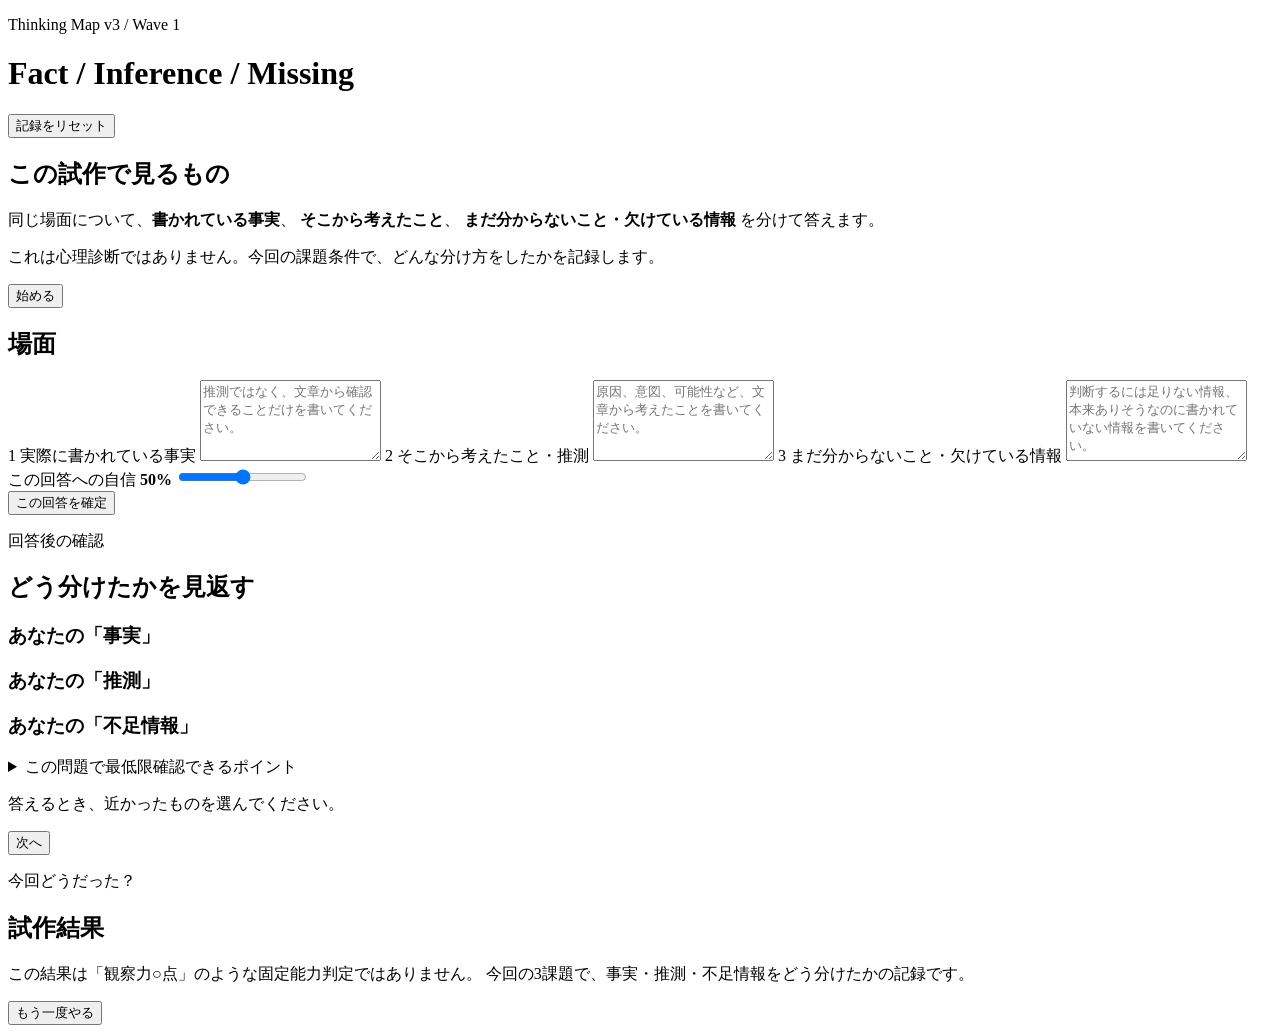
==== index.html @ 1bb8e844 "Prototype Fact-Inference-Missing: index.html" ====
<!doctype html>
<html lang="ja">
<head>
  <meta charset="utf-8">
  <meta name="viewport" content="width=device-width, initial-scale=1">
  <title>思考の地図 v3 Prototype</title>
  <link rel="stylesheet" href="./src/styles.css">
</head>
<body>
  <main class="app-shell">
    <header class="topbar">
      <div>
        <p class="eyebrow">Thinking Map v3 / Wave 1</p>
        <h1>Fact / Inference / Missing</h1>
      </div>
      <button id="resetBtn" class="ghost">記録をリセット</button>
    </header>

    <section id="intro" class="card">
      <h2>この試作で見るもの</h2>
      <p>
        同じ場面について、<strong>書かれている事実</strong>、
        <strong>そこから考えたこと</strong>、
        <strong>まだ分からないこと・欠けている情報</strong>
        を分けて答えます。
      </p>
      <p class="note">
        これは心理診断ではありません。今回の課題条件で、どんな分け方をしたかを記録します。
      </p>
      <button id="startBtn" class="primary">始める</button>
    </section>

    <section id="taskView" class="hidden">
      <div class="progress-wrap" aria-label="進行状況">
        <div id="progressText" class="progress-text"></div>
        <div class="progress-track"><div id="progressBar" class="progress-bar"></div></div>
      </div>

      <article class="card">
        <div class="task-meta">
          <span id="taskId"></span>
          <span id="taskMode"></span>
        </div>
        <h2>場面</h2>
        <p id="scenario" class="scenario"></p>
      </article>

      <article class="card answer-card">
        <label for="facts">
          <span class="step-badge">1</span>
          実際に書かれている事実
        </label>
        <textarea id="facts" rows="5" placeholder="推測ではなく、文章から確認できることだけを書いてください。"></textarea>

        <label for="inferences">
          <span class="step-badge">2</span>
          そこから考えたこと・推測
        </label>
        <textarea id="inferences" rows="5" placeholder="原因、意図、可能性など、文章から考えたことを書いてください。"></textarea>

        <label for="missing">
          <span class="step-badge">3</span>
          まだ分からないこと・欠けている情報
        </label>
        <textarea id="missing" rows="5" placeholder="判断するには足りない情報、本来ありそうなのに書かれていない情報を書いてください。"></textarea>

        <div class="confidence">
          <label for="confidence">この回答への自信 <strong><span id="confidenceValue">50</span>%</strong></label>
          <input id="confidence" type="range" min="0" max="100" value="50" step="5">
        </div>

        <button id="submitBtn" class="primary">この回答を確定</button>
      </article>
    </section>

    <section id="reviewView" class="hidden">
      <article class="card">
        <p class="eyebrow">回答後の確認</p>
        <h2>どう分けたかを見返す</h2>
        <p id="reviewScenario" class="scenario"></p>

        <div class="review-grid">
          <div>
            <h3>あなたの「事実」</h3>
            <div id="reviewFacts" class="review-box"></div>
          </div>
          <div>
            <h3>あなたの「推測」</h3>
            <div id="reviewInferences" class="review-box"></div>
          </div>
          <div>
            <h3>あなたの「不足情報」</h3>
            <div id="reviewMissing" class="review-box"></div>
          </div>
        </div>

        <details>
          <summary>この問題で最低限確認できるポイント</summary>
          <div id="referencePoints" class="reference"></div>
        </details>

        <div class="strategy-block">
          <p>答えるとき、近かったものを選んでください。</p>
          <div id="strategyChoices" class="chip-row"></div>
        </div>

        <button id="nextBtn" class="primary">次へ</button>
      </article>
    </section>

    <section id="resultView" class="hidden">
      <article class="card">
        <p class="eyebrow">今回どうだった？</p>
        <h2>試作結果</h2>
        <div id="summary" class="summary"></div>
        <div id="taskBreakdown"></div>
        <p class="note">
          この結果は「観察力○点」のような固定能力判定ではありません。
          今回の3課題で、事実・推測・不足情報をどう分けたかの記録です。
        </p>
        <button id="restartBtn" class="primary">もう一度やる</button>
      </article>
    </section>
  </main>

  <script src="./src/app.js" defer></script>
</body>
</html>
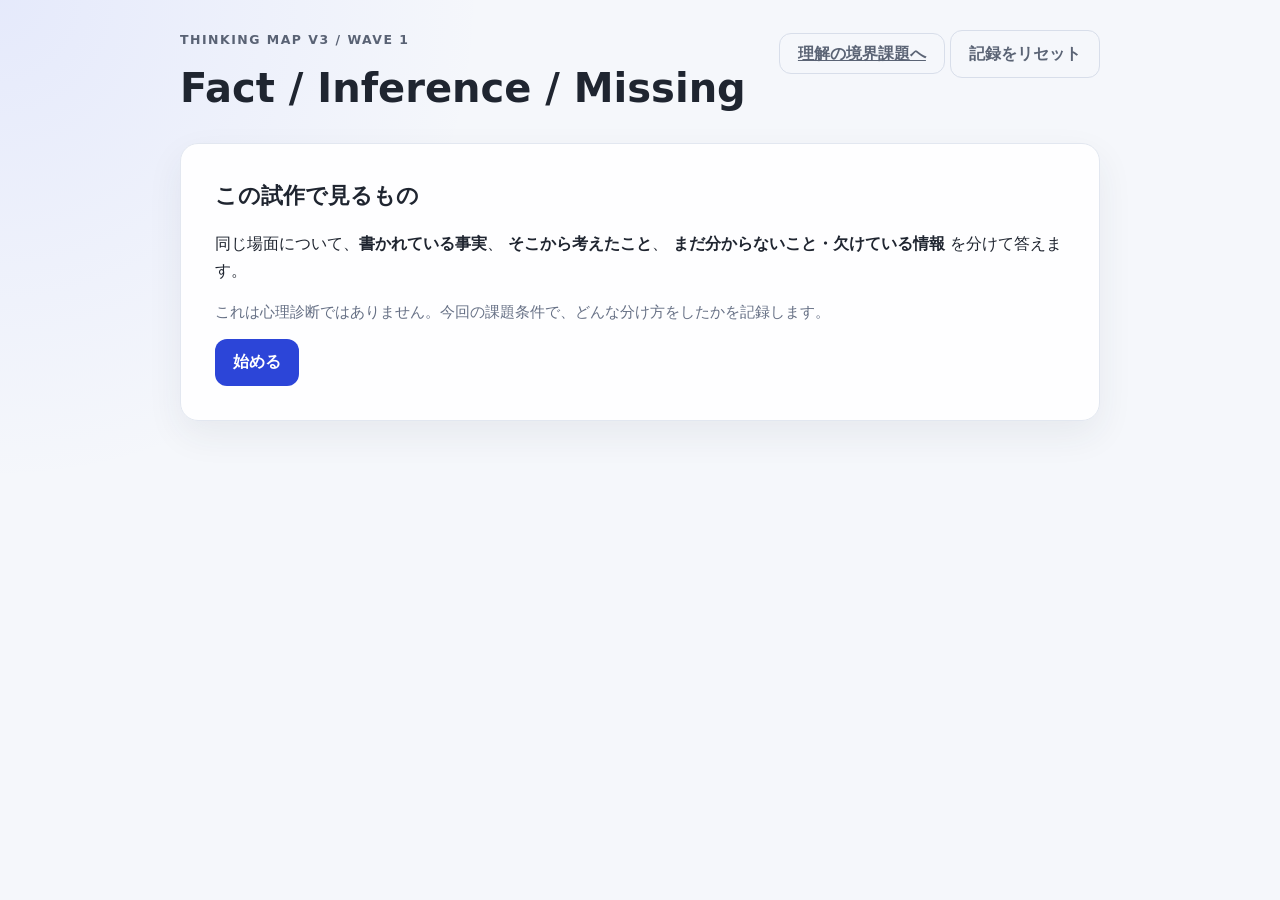
==== commit 7bf3159c: "Link observation prototype to Keil module" ====
--- a/index.html
+++ b/index.html
@@ -13,7 +13,10 @@
         <p class="eyebrow">Thinking Map v3 / Wave 1</p>
         <h1>Fact / Inference / Missing</h1>
       </div>
-      <button id="resetBtn" class="ghost">記録をリセット</button>
+      <div class="header-actions">
+        <a class="ghost link-button" href="./keil.html">理解の境界課題へ</a>
+        <button id="resetBtn" class="ghost">記録をリセット</button>
+      </div>
     </header>
 
     <section id="intro" class="card">
--- a/src/styles.css
+++ b/src/styles.css
@@ -0,0 +1,226 @@
+:root {
+  font-family: Inter, system-ui, -apple-system, BlinkMacSystemFont, "Segoe UI", sans-serif;
+  color: #1f2530;
+  background: #f5f7fb;
+  line-height: 1.65;
+  color-scheme: light;
+}
+
+* { box-sizing: border-box; }
+
+body {
+  margin: 0;
+  background:
+    radial-gradient(circle at top left, rgba(90, 116, 255, 0.10), transparent 35%),
+    #f5f7fb;
+}
+
+button, textarea, input { font: inherit; }
+
+button { cursor: pointer; }
+
+.app-shell {
+  width: min(920px, calc(100% - 28px));
+  margin: 0 auto;
+  padding: 30px 0 72px;
+}
+
+.topbar {
+  display: flex;
+  justify-content: space-between;
+  align-items: flex-start;
+  gap: 16px;
+  margin-bottom: 22px;
+}
+
+h1, h2, h3, p { margin-top: 0; }
+h1 { font-size: clamp(1.7rem, 4vw, 2.5rem); margin-bottom: 0; }
+h2 { font-size: 1.35rem; }
+h3 { font-size: 1rem; margin-bottom: 8px; }
+
+.eyebrow {
+  margin-bottom: 4px;
+  font-size: .78rem;
+  font-weight: 800;
+  letter-spacing: .12em;
+  text-transform: uppercase;
+  color: #596274;
+}
+
+.card {
+  background: rgba(255,255,255,.94);
+  border: 1px solid #e2e7f0;
+  border-radius: 18px;
+  padding: clamp(20px, 4vw, 34px);
+  box-shadow: 0 14px 36px rgba(42, 52, 74, .07);
+  margin-bottom: 18px;
+}
+
+.note {
+  color: #667085;
+  font-size: .93rem;
+}
+
+.primary, .ghost {
+  border-radius: 12px;
+  min-height: 46px;
+  padding: 10px 18px;
+  font-weight: 700;
+}
+
+.primary {
+  border: 0;
+  background: #2c45d8;
+  color: white;
+}
+
+.primary:hover { filter: brightness(.96); }
+
+.ghost {
+  background: transparent;
+  color: #5b6475;
+  border: 1px solid #d8deea;
+}
+
+.hidden { display: none !important; }
+
+.progress-wrap { margin: 4px 0 16px; }
+.progress-text { font-size: .9rem; color: #667085; margin-bottom: 6px; }
+.progress-track {
+  height: 8px;
+  overflow: hidden;
+  border-radius: 999px;
+  background: #e6eaf2;
+}
+.progress-bar {
+  height: 100%;
+  width: 0;
+  background: #2c45d8;
+  transition: width .2s ease;
+}
+
+.task-meta {
+  display: flex;
+  flex-wrap: wrap;
+  gap: 8px;
+  font-size: .78rem;
+  color: #667085;
+}
+
+.task-meta span {
+  border: 1px solid #e1e6ef;
+  padding: 4px 8px;
+  border-radius: 999px;
+}
+
+.scenario {
+  white-space: pre-wrap;
+  font-size: 1.04rem;
+  background: #f7f8fc;
+  border: 1px solid #e5e9f2;
+  border-radius: 14px;
+  padding: 18px;
+  margin-bottom: 0;
+}
+
+.answer-card label {
+  display: block;
+  font-weight: 800;
+  margin: 18px 0 8px;
+}
+
+.answer-card label:first-child { margin-top: 0; }
+
+.step-badge {
+  display: inline-grid;
+  place-items: center;
+  width: 26px;
+  height: 26px;
+  margin-right: 6px;
+  border-radius: 50%;
+  background: #edf0ff;
+  color: #2c45d8;
+  font-size: .8rem;
+}
+
+textarea {
+  width: 100%;
+  resize: vertical;
+  border: 1px solid #cfd6e4;
+  border-radius: 12px;
+  padding: 12px;
+  background: #fff;
+}
+
+textarea:focus, input:focus {
+  outline: 3px solid rgba(44, 69, 216, .15);
+  border-color: #2c45d8;
+}
+
+.confidence {
+  padding: 18px 0;
+}
+.confidence input { width: 100%; }
+
+.review-grid {
+  display: grid;
+  grid-template-columns: repeat(3, 1fr);
+  gap: 12px;
+  margin: 18px 0;
+}
+
+.review-box {
+  min-height: 120px;
+  white-space: pre-wrap;
+  background: #f8f9fc;
+  border: 1px solid #e3e7ef;
+  border-radius: 12px;
+  padding: 12px;
+}
+
+details {
+  border-top: 1px solid #e7eaf1;
+  border-bottom: 1px solid #e7eaf1;
+  padding: 14px 0;
+  margin: 20px 0;
+}
+summary { cursor: pointer; font-weight: 800; }
+.reference { margin-top: 10px; color: #475467; }
+
+.chip-row {
+  display: flex;
+  gap: 8px;
+  flex-wrap: wrap;
+}
+.chip {
+  border: 1px solid #cfd6e4;
+  border-radius: 999px;
+  padding: 8px 12px;
+  background: white;
+}
+.chip.selected {
+  border-color: #2c45d8;
+  background: #edf0ff;
+  color: #2438b3;
+}
+
+.summary {
+  padding: 16px;
+  border-radius: 14px;
+  background: #f7f8fc;
+  margin-bottom: 18px;
+}
+
+.result-row {
+  border-top: 1px solid #e7eaf1;
+  padding: 16px 0;
+}
+.result-row:first-child { border-top: 0; }
+
+.muted { color: #667085; }
+
+@media (max-width: 720px) {
+  .topbar { flex-direction: column; }
+  .review-grid { grid-template-columns: 1fr; }
+  .ghost { align-self: flex-start; }
+}
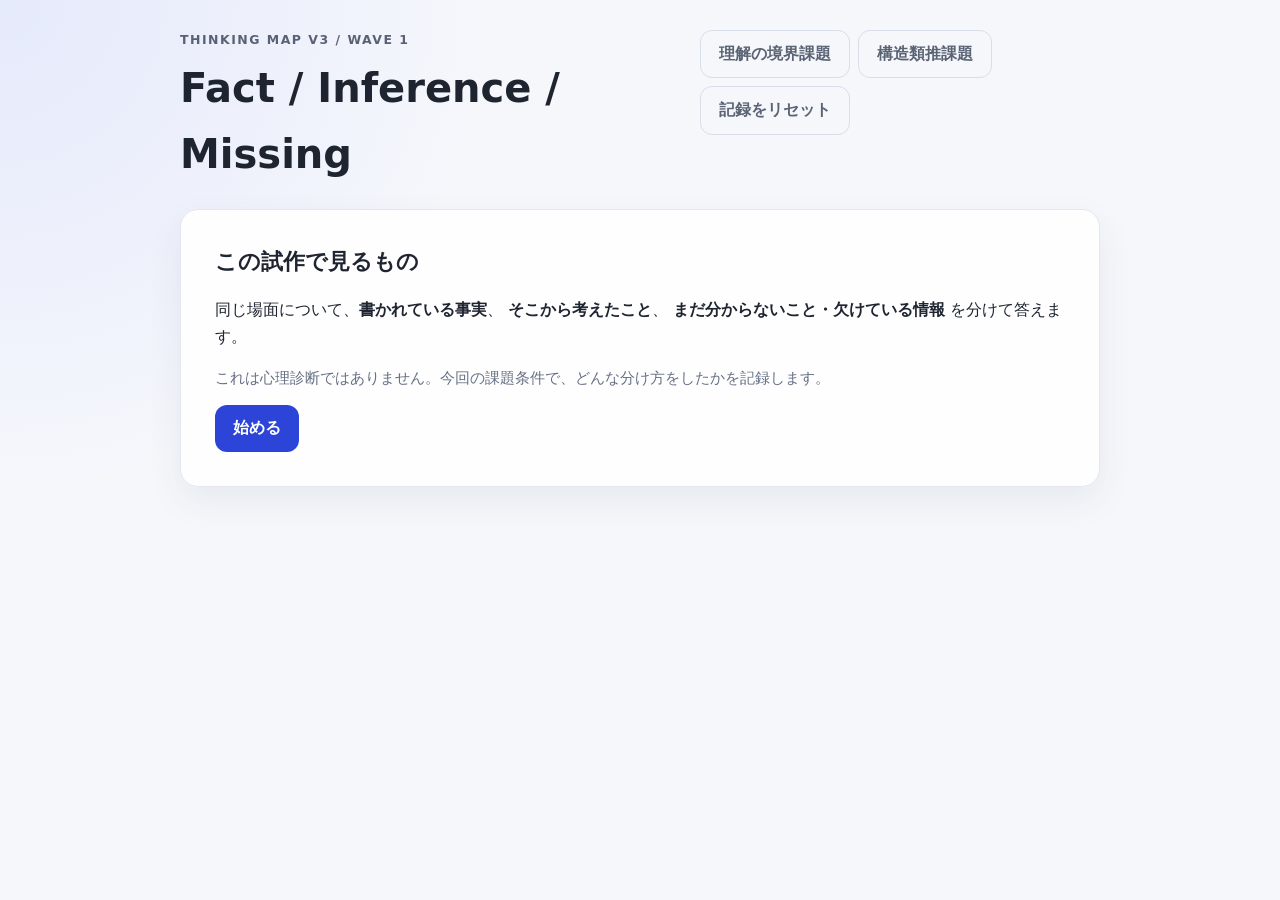
==== commit 48dbd474: "Link observation module to Structural Analogy" ====
--- a/index.html
+++ b/index.html
@@ -14,7 +14,8 @@
         <h1>Fact / Inference / Missing</h1>
       </div>
       <div class="header-actions">
-        <a class="ghost link-button" href="./keil.html">理解の境界課題へ</a>
+        <a class="ghost link-button" href="./keil.html">理解の境界課題</a>
+        <a class="ghost link-button" href="./gentner.html">構造類推課題</a>
         <button id="resetBtn" class="ghost">記録をリセット</button>
       </div>
     </header>
--- a/src/styles.css
+++ b/src/styles.css
@@ -224,3 +224,63 @@
   .review-grid { grid-template-columns: 1fr; }
   .ghost { align-self: flex-start; }
 }
+
+
+.header-actions {
+  display: flex;
+  flex-wrap: wrap;
+  gap: 8px;
+  align-items: center;
+}
+
+.link-button {
+  display: inline-flex;
+  align-items: center;
+  justify-content: center;
+  text-decoration: none;
+}
+
+.rating-panel {
+  padding: 8px 0 18px;
+}
+
+.rating-panel > label {
+  display: block;
+  font-weight: 800;
+  margin-bottom: 10px;
+}
+
+.rating-value {
+  font-size: 2rem;
+  margin: 6px 0 8px;
+}
+
+.rating-panel input[type="range"] {
+  width: 100%;
+}
+
+.scale-labels {
+  display: flex;
+  justify-content: space-between;
+  gap: 12px;
+  color: #667085;
+  font-size: .8rem;
+  margin-top: 5px;
+}
+
+.review-box.tall {
+  min-height: 180px;
+}
+
+@media (max-width: 560px) {
+  .header-actions {
+    width: 100%;
+  }
+  .header-actions .ghost,
+  .header-actions .link-button {
+    flex: 1 1 auto;
+  }
+  .scale-labels {
+    font-size: .72rem;
+  }
+}
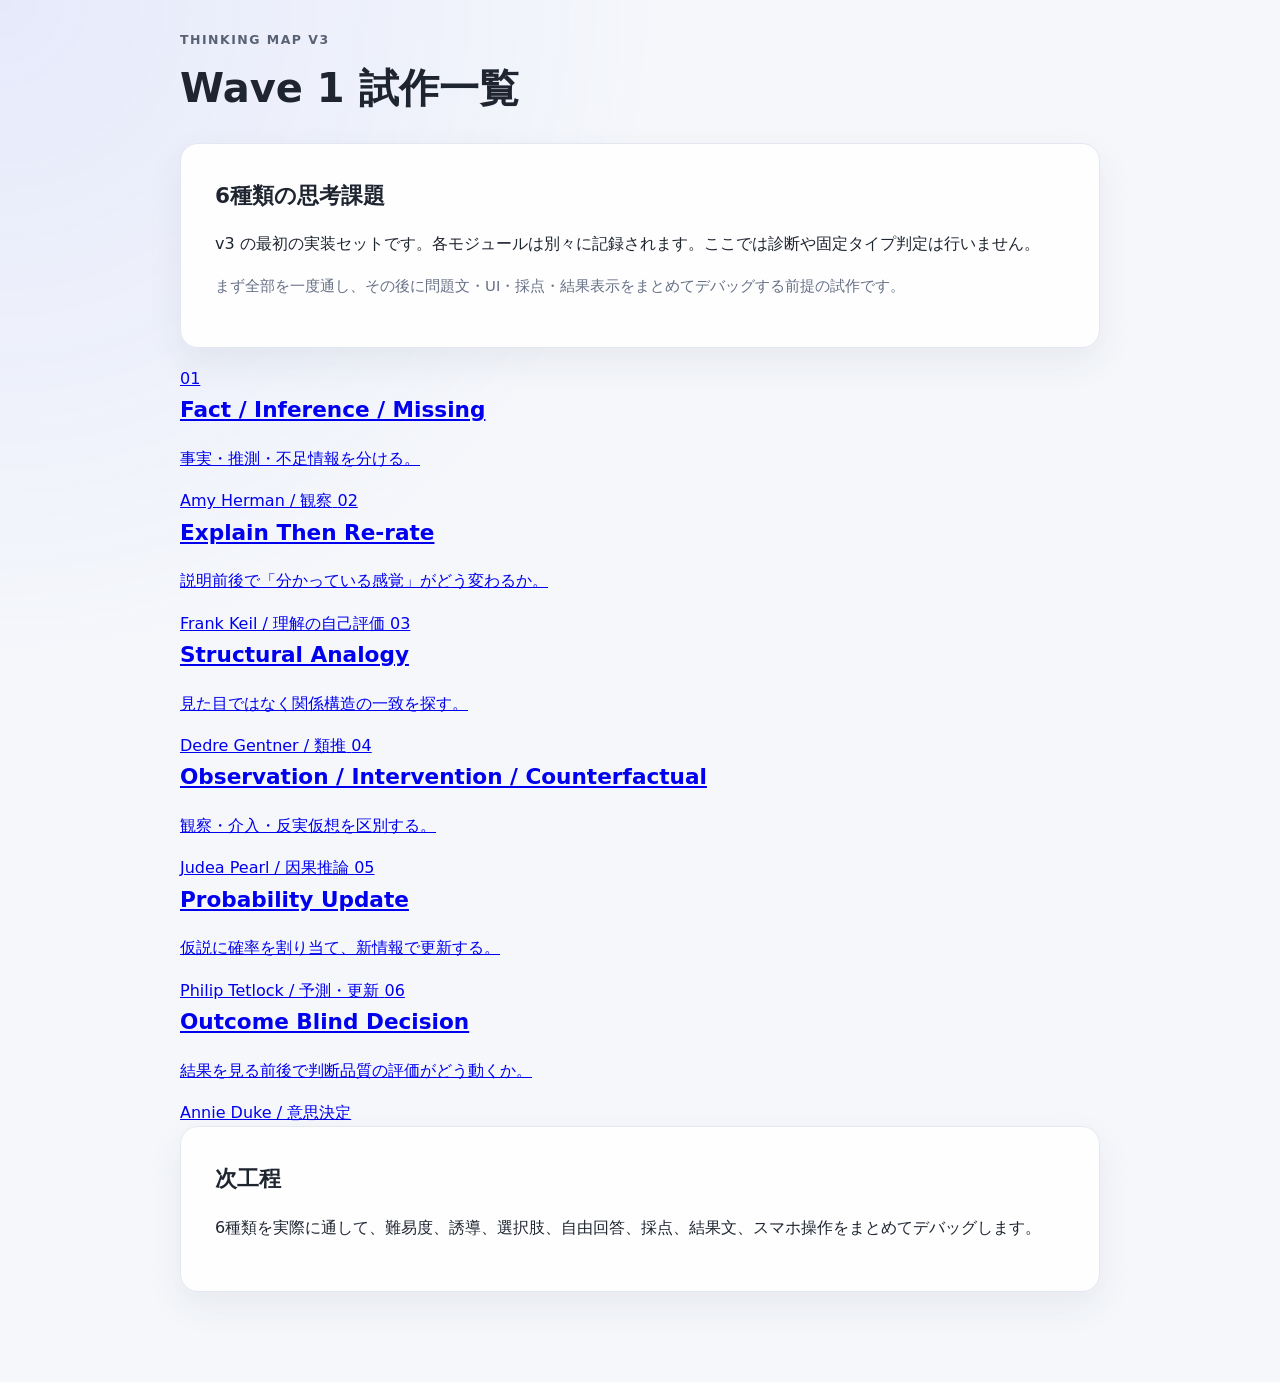
==== commit 9b751e38: "Make Wave 1 dashboard the landing page" ====
--- a/index.html
+++ b/index.html
@@ -3,130 +3,67 @@
 <head>
   <meta charset="utf-8">
   <meta name="viewport" content="width=device-width, initial-scale=1">
-  <title>思考の地図 v3 Prototype</title>
+  <title>思考の地図 v3 - Wave 1</title>
   <link rel="stylesheet" href="./src/styles.css">
 </head>
 <body>
   <main class="app-shell">
     <header class="topbar">
       <div>
-        <p class="eyebrow">Thinking Map v3 / Wave 1</p>
-        <h1>Fact / Inference / Missing</h1>
-      </div>
-      <div class="header-actions">
-        <a class="ghost link-button" href="./keil.html">理解の境界課題</a>
-        <a class="ghost link-button" href="./gentner.html">構造類推課題</a>
-        <button id="resetBtn" class="ghost">記録をリセット</button>
+        <p class="eyebrow">Thinking Map v3</p>
+        <h1>Wave 1 試作一覧</h1>
       </div>
     </header>
 
-    <section id="intro" class="card">
-      <h2>この試作で見るもの</h2>
-      <p>
-        同じ場面について、<strong>書かれている事実</strong>、
-        <strong>そこから考えたこと</strong>、
-        <strong>まだ分からないこと・欠けている情報</strong>
-        を分けて答えます。
-      </p>
-      <p class="note">
-        これは心理診断ではありません。今回の課題条件で、どんな分け方をしたかを記録します。
-      </p>
-      <button id="startBtn" class="primary">始める</button>
+    <section class="card">
+      <h2>6種類の思考課題</h2>
+      <p>v3 の最初の実装セットです。各モジュールは別々に記録されます。ここでは診断や固定タイプ判定は行いません。</p>
+      <p class="note">まず全部を一度通し、その後に問題文・UI・採点・結果表示をまとめてデバッグする前提の試作です。</p>
     </section>
 
-    <section id="taskView" class="hidden">
-      <div class="progress-wrap" aria-label="進行状況">
-        <div id="progressText" class="progress-text"></div>
-        <div class="progress-track"><div id="progressBar" class="progress-bar"></div></div>
-      </div>
-
-      <article class="card">
-        <div class="task-meta">
-          <span id="taskId"></span>
-          <span id="taskMode"></span>
-        </div>
-        <h2>場面</h2>
-        <p id="scenario" class="scenario"></p>
-      </article>
-
-      <article class="card answer-card">
-        <label for="facts">
-          <span class="step-badge">1</span>
-          実際に書かれている事実
-        </label>
-        <textarea id="facts" rows="5" placeholder="推測ではなく、文章から確認できることだけを書いてください。"></textarea>
-
-        <label for="inferences">
-          <span class="step-badge">2</span>
-          そこから考えたこと・推測
-        </label>
-        <textarea id="inferences" rows="5" placeholder="原因、意図、可能性など、文章から考えたことを書いてください。"></textarea>
-
-        <label for="missing">
-          <span class="step-badge">3</span>
-          まだ分からないこと・欠けている情報
-        </label>
-        <textarea id="missing" rows="5" placeholder="判断するには足りない情報、本来ありそうなのに書かれていない情報を書いてください。"></textarea>
-
-        <div class="confidence">
-          <label for="confidence">この回答への自信 <strong><span id="confidenceValue">50</span>%</strong></label>
-          <input id="confidence" type="range" min="0" max="100" value="50" step="5">
-        </div>
-
-        <button id="submitBtn" class="primary">この回答を確定</button>
-      </article>
+    <section class="module-grid">
+      <a class="module-card" href="./herman.html">
+        <span class="module-number">01</span>
+        <h2>Fact / Inference / Missing</h2>
+        <p>事実・推測・不足情報を分ける。</p>
+        <span class="module-meta">Amy Herman / 観察</span>
+      </a>
+      <a class="module-card" href="./keil.html">
+        <span class="module-number">02</span>
+        <h2>Explain Then Re-rate</h2>
+        <p>説明前後で「分かっている感覚」がどう変わるか。</p>
+        <span class="module-meta">Frank Keil / 理解の自己評価</span>
+      </a>
+      <a class="module-card" href="./gentner.html">
+        <span class="module-number">03</span>
+        <h2>Structural Analogy</h2>
+        <p>見た目ではなく関係構造の一致を探す。</p>
+        <span class="module-meta">Dedre Gentner / 類推</span>
+      </a>
+      <a class="module-card" href="./pearl.html">
+        <span class="module-number">04</span>
+        <h2>Observation / Intervention / Counterfactual</h2>
+        <p>観察・介入・反実仮想を区別する。</p>
+        <span class="module-meta">Judea Pearl / 因果推論</span>
+      </a>
+      <a class="module-card" href="./tetlock.html">
+        <span class="module-number">05</span>
+        <h2>Probability Update</h2>
+        <p>仮説に確率を割り当て、新情報で更新する。</p>
+        <span class="module-meta">Philip Tetlock / 予測・更新</span>
+      </a>
+      <a class="module-card" href="./duke.html">
+        <span class="module-number">06</span>
+        <h2>Outcome Blind Decision</h2>
+        <p>結果を見る前後で判断品質の評価がどう動くか。</p>
+        <span class="module-meta">Annie Duke / 意思決定</span>
+      </a>
     </section>
 
-    <section id="reviewView" class="hidden">
-      <article class="card">
-        <p class="eyebrow">回答後の確認</p>
-        <h2>どう分けたかを見返す</h2>
-        <p id="reviewScenario" class="scenario"></p>
-
-        <div class="review-grid">
-          <div>
-            <h3>あなたの「事実」</h3>
-            <div id="reviewFacts" class="review-box"></div>
-          </div>
-          <div>
-            <h3>あなたの「推測」</h3>
-            <div id="reviewInferences" class="review-box"></div>
-          </div>
-          <div>
-            <h3>あなたの「不足情報」</h3>
-            <div id="reviewMissing" class="review-box"></div>
-          </div>
-        </div>
-
-        <details>
-          <summary>この問題で最低限確認できるポイント</summary>
-          <div id="referencePoints" class="reference"></div>
-        </details>
-
-        <div class="strategy-block">
-          <p>答えるとき、近かったものを選んでください。</p>
-          <div id="strategyChoices" class="chip-row"></div>
-        </div>
-
-        <button id="nextBtn" class="primary">次へ</button>
-      </article>
-    </section>
-
-    <section id="resultView" class="hidden">
-      <article class="card">
-        <p class="eyebrow">今回どうだった？</p>
-        <h2>試作結果</h2>
-        <div id="summary" class="summary"></div>
-        <div id="taskBreakdown"></div>
-        <p class="note">
-          この結果は「観察力○点」のような固定能力判定ではありません。
-          今回の3課題で、事実・推測・不足情報をどう分けたかの記録です。
-        </p>
-        <button id="restartBtn" class="primary">もう一度やる</button>
-      </article>
+    <section class="card">
+      <h2>次工程</h2>
+      <p>6種類を実際に通して、難易度、誘導、選択肢、自由回答、採点、結果文、スマホ操作をまとめてデバッグします。</p>
     </section>
   </main>
-
-  <script src="./src/app.js" defer></script>
 </body>
-</html>
+</html>
--- a/src/styles.css
+++ b/src/styles.css
@@ -284,3 +284,48 @@
     font-size: .72rem;
   }
 }
+
+
+.choice-list {
+  display: grid;
+  gap: 10px;
+  margin: 14px 0 20px;
+}
+
+.choice-card {
+  width: 100%;
+  display: grid;
+  grid-template-columns: 34px 1fr;
+  gap: 10px;
+  align-items: start;
+  text-align: left;
+  border: 1px solid #d5dbe7;
+  border-radius: 14px;
+  background: #fff;
+  padding: 14px;
+  color: inherit;
+}
+
+.choice-card strong {
+  display: grid;
+  place-items: center;
+  width: 28px;
+  height: 28px;
+  border-radius: 50%;
+  background: #eef1f7;
+}
+
+.choice-card:hover {
+  border-color: #aeb8cf;
+}
+
+.choice-card.selected {
+  border-color: #2c45d8;
+  background: #f2f4ff;
+  box-shadow: 0 0 0 2px rgba(44, 69, 216, .10);
+}
+
+.choice-card.selected strong {
+  background: #2c45d8;
+  color: #fff;
+}
